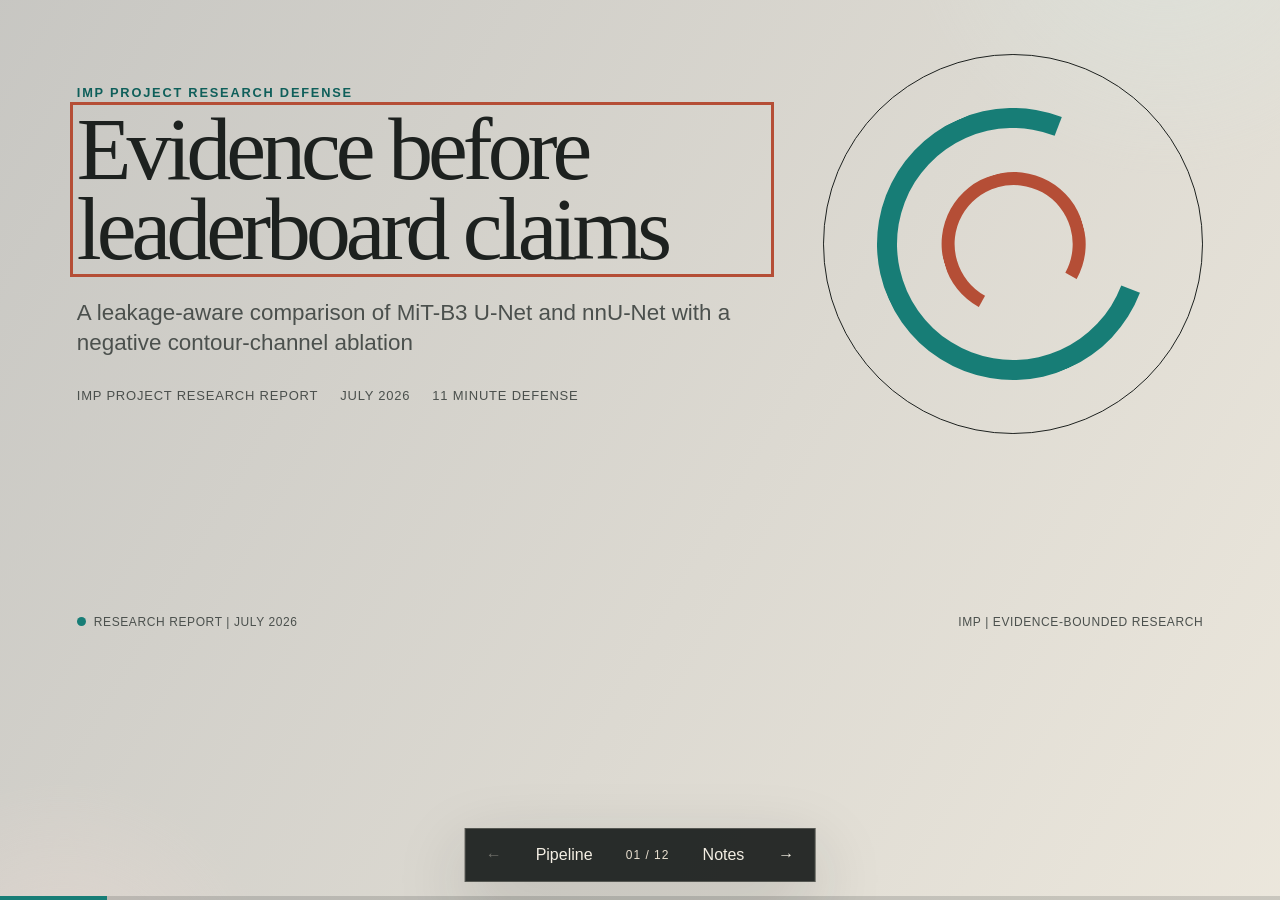
==== presentation/interactive/index.html @ d3361e9e "feat(deck): add interactive evidence presentation" ====
<!doctype html>
<html lang="en">
<head>
  <meta charset="utf-8">
  <meta name="viewport" content="width=device-width, initial-scale=1, viewport-fit=cover">
  <meta name="theme-color" content="#1d211f">
  <meta name="description" content="Interactive evidence-first research defense for robust skin lesion segmentation.">
  <title>Evidence Before Leaderboards</title>
  <link rel="stylesheet" href="deck.css">
</head>
<body>
  <a class="skip-link" href="#deck">Skip to presentation</a>
  <main id="deck" class="deck" aria-live="polite" aria-busy="true">
    <div class="ambient ambient-a" aria-hidden="true"></div>
    <div class="ambient ambient-b" aria-hidden="true"></div>
    <div id="slides" class="slides"></div>

    <nav class="controls" aria-label="Presentation controls">
      <button id="previous" class="control-button" type="button" aria-label="Previous slide">←</button>
      <button id="pipeline" class="control-button control-button-wide" type="button">Pipeline</button>
      <span id="counter" class="counter" aria-label="Current slide">01 / 12</span>
      <button id="notes-toggle" class="control-button control-button-wide" type="button" aria-expanded="false">Notes</button>
      <button id="next" class="control-button" type="button" aria-label="Next slide">→</button>
    </nav>

    <div class="progress" aria-hidden="true"><span id="progress-bar"></span></div>
  </main>

  <aside id="notes-panel" class="notes-panel" aria-label="Speaker notes" hidden>
    <div class="notes-header">
      <span>Speaker notes</span>
      <button id="notes-close" type="button">Close</button>
    </div>
    <ol id="notes-list"></ol>
  </aside>

  <div id="load-error" class="load-error" role="alert" hidden>
    <strong>Deck could not load.</strong>
    <span>Serve this directory over HTTP so the evidence contract can be read.</span>
  </div>

  <script src="deck.js" defer></script>
</body>
</html>
---- presentation/interactive/deck.css ----
:root {
  --ivory: #f4efe4;
  --ivory-deep: #e8dfcf;
  --ink: #1d211f;
  --ink-soft: #4b504d;
  --teal: #177d76;
  --teal-deep: #0f5f5a;
  --teal-pale: #dce9e3;
  --rust: #b54e36;
  --rust-deep: #823522;
  --rust-pale: #f0dcd5;
  --sage: #dde7df;
  --sand: #d8cfbf;
  --line: #c8bfae;
  --white: #fffdf8;
  --shadow: 0 24px 70px rgba(29, 33, 31, 0.18);
  --ease: cubic-bezier(0.22, 1, 0.36, 1);
  --duration: 520ms;
  --headline: Georgia, "Times New Roman", serif;
  --body: "Trebuchet MS", Verdana, sans-serif;
}

* {
  box-sizing: border-box;
}

[hidden] {
  display: none !important;
}

html,
body {
  margin: 0;
  min-height: 100%;
  background: #171a18;
  color: var(--ink);
  font-family: var(--body);
}

body {
  min-height: 100vh;
  overflow: hidden;
}

button,
a {
  font: inherit;
}

button:focus-visible,
a:focus-visible,
[tabindex="-1"]:focus-visible {
  outline: 3px solid var(--rust);
  outline-offset: 4px;
}

.skip-link {
  position: fixed;
  z-index: 100;
  top: 12px;
  left: 12px;
  transform: translateY(-180%);
  padding: 10px 16px;
  background: var(--white);
  color: var(--ink);
  border: 1px solid var(--ink);
}

.skip-link:focus {
  transform: translateY(0);
}

.deck {
  position: relative;
  width: 100vw;
  height: 100vh;
  overflow: hidden;
  background:
    linear-gradient(120deg, rgba(255, 253, 248, 0.76), rgba(244, 239, 228, 0.96)),
    repeating-linear-gradient(0deg, transparent 0 31px, rgba(29, 33, 31, 0.025) 31px 32px);
}

.ambient {
  position: absolute;
  border-radius: 50%;
  filter: blur(1px);
  opacity: 0.42;
  pointer-events: none;
}

.ambient-a {
  width: 42vw;
  height: 42vw;
  top: -28vw;
  right: -12vw;
  background: radial-gradient(circle, var(--teal-pale), transparent 70%);
}

.ambient-b {
  width: 34vw;
  height: 34vw;
  bottom: -24vw;
  left: -12vw;
  background: radial-gradient(circle, var(--rust-pale), transparent 70%);
}

.slides {
  position: absolute;
  inset: 0;
}

.slide {
  position: absolute;
  inset: 0;
  display: grid;
  grid-template-rows: auto 1fr auto;
  gap: clamp(12px, 2vh, 24px);
  padding: clamp(34px, 6vh, 76px) clamp(34px, 6vw, 96px) clamp(76px, 10vh, 112px);
  opacity: 0;
  visibility: hidden;
  transform: translate3d(4.5%, 0, 0) scale(0.988);
  transition:
    opacity calc(var(--duration) * 0.8) ease,
    transform var(--duration) var(--ease),
    visibility 0s linear var(--duration);
  pointer-events: none;
}

.slide.is-before {
  transform: translate3d(-4.5%, 0, 0) scale(0.988);
}

.slide.is-active {
  opacity: 1;
  visibility: visible;
  transform: translate3d(0, 0, 0) scale(1);
  transition-delay: 0s;
  pointer-events: auto;
}

.slide.is-focus-entry .detail-stage {
  animation: focus-in var(--duration) var(--ease) both;
}

@keyframes focus-in {
  from {
    opacity: 0;
    transform: translate3d(var(--focus-offset, -18%), 6%, 0) scale(0.68);
    transform-origin: var(--focus-origin, 15% 50%);
  }
  to {
    opacity: 1;
    transform: none;
  }
}

.slide-header {
  display: grid;
  grid-template-columns: minmax(0, 1fr) auto;
  align-items: start;
  gap: 32px;
  border-top: 2px solid var(--ink);
  padding-top: 12px;
}

.kicker {
  margin: 0 0 9px;
  color: var(--teal-deep);
  font-size: clamp(11px, 1vw, 15px);
  font-weight: 800;
  letter-spacing: 0.14em;
  text-transform: uppercase;
}

.slide-title {
  margin: 0;
  max-width: 1040px;
  font-family: var(--headline);
  font-size: clamp(31px, 4.15vw, 62px);
  font-weight: 500;
  line-height: 0.99;
  letter-spacing: -0.035em;
  text-wrap: balance;
}

.slide-number {
  color: var(--ink-soft);
  font-family: var(--headline);
  font-size: 18px;
  font-style: italic;
}

.slide-content {
  min-height: 0;
  display: grid;
  align-items: center;
}

.claim {
  margin: 0;
  max-width: 960px;
  font-family: var(--headline);
  font-size: clamp(21px, 2.3vw, 34px);
  line-height: 1.24;
  text-wrap: balance;
}

.body-list {
  display: grid;
  gap: 12px;
  margin: 24px 0 0;
  padding: 0;
  list-style: none;
  max-width: 980px;
}

.body-list li {
  position: relative;
  padding-left: 25px;
  color: var(--ink-soft);
  font-size: clamp(15px, 1.42vw, 21px);
  line-height: 1.38;
}

.body-list li::before {
  content: "";
  position: absolute;
  left: 0;
  top: 0.62em;
  width: 13px;
  height: 2px;
  background: var(--teal);
}

.slide-footer {
  display: flex;
  align-items: center;
  justify-content: space-between;
  gap: 24px;
  min-height: 28px;
  color: var(--ink-soft);
  font-size: 12px;
  letter-spacing: 0.05em;
  text-transform: uppercase;
}

.evidence-label {
  display: inline-flex;
  gap: 8px;
  align-items: center;
}

.evidence-label::before {
  content: "";
  width: 9px;
  height: 9px;
  background: var(--teal);
  border-radius: 50%;
}

.non-clinical {
  color: var(--rust-deep);
  font-weight: 800;
}

.split-layout {
  display: grid;
  grid-template-columns: minmax(0, 0.9fr) minmax(380px, 1.1fr);
  gap: clamp(28px, 5vw, 76px);
  align-items: center;
  min-height: 0;
}

.metric-grid {
  display: grid;
  grid-template-columns: repeat(2, minmax(0, 1fr));
  gap: 13px 24px;
}

.metric {
  border-top: 1px solid var(--line);
  padding-top: 10px;
}

.metric-value {
  display: block;
  font-family: var(--headline);
  font-size: clamp(34px, 4.6vw, 68px);
  line-height: 1;
  letter-spacing: -0.04em;
}

.metric-label {
  display: block;
  margin-top: 6px;
  color: var(--ink-soft);
  font-size: 13px;
  line-height: 1.2;
}

.metric.metric-negative .metric-value,
.metric.metric-negative .metric-label {
  color: var(--rust-deep);
}

.title-stage {
  display: grid;
  grid-template-columns: 1fr minmax(280px, 0.55fr);
  gap: 56px;
  align-items: center;
}

.title-lockup h1 {
  margin: 0;
  max-width: 900px;
  font-family: var(--headline);
  font-size: clamp(50px, 7vw, 104px);
  font-weight: 500;
  line-height: 0.9;
  letter-spacing: -0.055em;
  text-wrap: balance;
}

.title-lockup .title-subtitle {
  max-width: 780px;
  margin: 28px 0 0;
  color: var(--ink-soft);
  font-size: clamp(17px, 1.75vw, 25px);
  line-height: 1.35;
}

.title-mark {
  position: relative;
  aspect-ratio: 1;
  border: 1px solid var(--ink);
  border-radius: 50%;
}

.title-mark::before,
.title-mark::after {
  content: "";
  position: absolute;
  inset: 14%;
  border: 20px solid var(--teal);
  border-right-color: transparent;
  border-radius: 50%;
  transform: rotate(-24deg);
}

.title-mark::after {
  inset: 31%;
  border-width: 13px;
  border-color: var(--rust) transparent var(--rust) var(--rust);
  transform: rotate(74deg);
}

.title-meta {
  margin-top: 30px;
  display: flex;
  gap: 22px;
  color: var(--ink-soft);
  font-size: 13px;
  letter-spacing: 0.06em;
  text-transform: uppercase;
}

.contamination-stage {
  display: grid;
  grid-template-columns: minmax(0, 1fr) minmax(360px, 0.8fr);
  gap: 60px;
  align-items: center;
}

.contamination-map {
  position: relative;
  min-height: 290px;
  border: 1px solid var(--line);
  background:
    linear-gradient(135deg, transparent 48%, var(--rust) 48% 51%, transparent 51%),
    rgba(255, 253, 248, 0.45);
}

.contamination-map span {
  position: absolute;
  padding: 8px 12px;
  background: var(--rust-pale);
  color: var(--rust-deep);
  font-size: 13px;
  font-weight: 800;
}

.contamination-map span:nth-child(1) { top: 14%; left: 9%; }
.contamination-map span:nth-child(2) { top: 44%; left: 61%; }
.contamination-map span:nth-child(3) { top: 72%; left: 27%; }

.question-stage {
  display: grid;
  grid-template-columns: 1fr 1fr;
  gap: 48px;
  align-items: stretch;
}

.question-column {
  padding: 26px 0;
  border-top: 5px solid var(--teal);
  border-bottom: 1px solid var(--line);
}

.question-column:last-child {
  border-top-color: var(--rust);
}

.question-index {
  display: block;
  margin-bottom: 18px;
  font-family: var(--headline);
  font-size: 42px;
  font-style: italic;
}

.question-column p {
  margin: 0;
  font-family: var(--headline);
  font-size: clamp(22px, 2.3vw, 34px);
  line-height: 1.25;
}

.pipeline-stage {
  display: grid;
  align-content: center;
  gap: 36px;
}

.pipeline-intro {
  display: flex;
  justify-content: space-between;
  gap: 30px;
  align-items: end;
}

.pipeline-intro .claim {
  max-width: 850px;
}

.pipeline-hint {
  color: var(--ink-soft);
  font-size: 13px;
  white-space: nowrap;
}

.pipeline-nodes,
.pipeline-breadcrumb {
  display: grid;
  grid-template-columns: repeat(6, minmax(0, 1fr));
  align-items: stretch;
  gap: 0;
}

.pipeline-node,
.breadcrumb-node {
  position: relative;
  min-height: 136px;
  padding: 22px 17px;
  border: 0;
  border-top: 2px solid var(--ink);
  border-bottom: 1px solid var(--line);
  background: transparent;
  color: var(--ink);
  text-align: left;
  cursor: pointer;
  transition: background 220ms ease, color 220ms ease, transform 220ms var(--ease);
}

.pipeline-node:not(:last-child)::after,
.breadcrumb-node:not(:last-child)::after {
  content: "→";
  position: absolute;
  right: -10px;
  top: 50%;
  z-index: 2;
  transform: translateY(-50%);
  width: 20px;
  text-align: center;
  color: var(--ink-soft);
}

.pipeline-node:hover,
.pipeline-node:focus-visible {
  z-index: 3;
  background: var(--ink);
  color: var(--ivory);
  transform: translateY(-7px);
}

.node-index {
  display: block;
  margin-bottom: 26px;
  font-family: var(--headline);
  font-size: 18px;
  font-style: italic;
}

.node-label {
  display: block;
  font-size: clamp(13px, 1.2vw, 17px);
  font-weight: 800;
  line-height: 1.12;
}

.detail-stage {
  display: grid;
  grid-template-rows: auto 1fr;
  gap: 26px;
  min-height: 0;
}

.pipeline-breadcrumb {
  border-bottom: 1px solid var(--line);
}

.breadcrumb-node {
  min-height: 54px;
  padding: 10px 9px;
  border: 0;
  color: var(--ink-soft);
  font-size: 11px;
  font-weight: 700;
  cursor: default;
}

.breadcrumb-node.is-current {
  background: var(--ink);
  color: var(--ivory);
}

.back-pipeline {
  position: absolute;
  right: clamp(34px, 6vw, 96px);
  bottom: clamp(75px, 9vh, 102px);
  z-index: 5;
  padding: 9px 13px;
  border: 1px solid var(--ink);
  background: var(--ivory);
  color: var(--ink);
  cursor: pointer;
}

.back-pipeline:hover {
  background: var(--ink);
  color: var(--ivory);
}

.system-comparison {
  display: grid;
  grid-template-columns: 1fr 1fr;
  gap: 38px;
}

.system-lane {
  padding: 24px 0;
  border-top: 4px solid var(--teal);
}

.system-lane:last-child {
  border-top-color: var(--ink);
}

.system-lane h3 {
  margin: 0 0 17px;
  font-family: var(--headline);
  font-size: clamp(25px, 2.5vw, 37px);
  font-weight: 500;
}

.system-lane p {
  margin: 0;
  color: var(--ink-soft);
  font-size: clamp(15px, 1.35vw, 20px);
  line-height: 1.42;
}

.comparison-bars {
  display: grid;
  gap: 18px;
}

.comparison-row {
  display: grid;
  grid-template-columns: 170px 1fr 84px;
  gap: 16px;
  align-items: center;
}

.comparison-label,
.comparison-value {
  font-size: 14px;
  font-weight: 800;
}

.comparison-value {
  text-align: right;
  font-family: var(--headline);
  font-size: 24px;
}

.bar-track {
  height: 18px;
  background: var(--ivory-deep);
}

.bar-fill {
  height: 100%;
  background: var(--teal);
}

.bar-fill.is-dark {
  background: var(--ink);
}

.ablation-lanes {
  display: grid;
  grid-template-columns: 1fr 1fr;
  gap: 38px;
}

.ablation-lane {
  position: relative;
  min-height: 210px;
  padding: 26px;
  border: 1px solid var(--line);
  background: rgba(255, 253, 248, 0.44);
}

.ablation-lane.candidate {
  border-color: var(--rust);
}

.ablation-lane .channel {
  display: inline-block;
  margin: 8px 6px 0 0;
  padding: 8px 11px;
  background: var(--sage);
  font-size: 12px;
  font-weight: 800;
}

.ablation-lane.candidate .channel:last-child {
  background: var(--rust-pale);
  color: var(--rust-deep);
}

.figure-stage {
  display: grid;
  grid-template-columns: minmax(0, 1.35fr) minmax(320px, 0.65fr);
  gap: 40px;
  align-items: center;
  min-height: 0;
}

.figure-stage img {
  width: 100%;
  max-height: 49vh;
  object-fit: contain;
  background: #fff;
  border: 1px solid var(--line);
}

.figure-caption {
  display: grid;
  gap: 18px;
}

.figure-caption .claim {
  font-size: clamp(20px, 2vw, 30px);
}

.demo-stage img {
  max-height: 47vh;
}

.demo-action {
  display: inline-flex;
  align-items: center;
  justify-content: center;
  width: fit-content;
  margin-top: 10px;
  padding: 13px 18px;
  border: 1px solid var(--ink);
  background: var(--ink);
  color: var(--ivory);
  text-decoration: none;
  font-weight: 800;
}

.demo-action:hover {
  background: var(--teal-deep);
}

.hash-chain {
  display: grid;
  grid-template-columns: repeat(4, 1fr);
  gap: 18px;
  align-items: center;
}

.hash-step {
  position: relative;
  min-height: 125px;
  padding: 20px 16px;
  border-top: 4px solid var(--teal);
  background: rgba(255, 253, 248, 0.52);
}

.hash-step:not(:last-child)::after {
  content: "→";
  position: absolute;
  top: 43%;
  right: -18px;
  z-index: 2;
  font-size: 24px;
}

.hash-step strong {
  display: block;
  margin-bottom: 10px;
  font-family: var(--headline);
  font-size: 22px;
}

.hash-step span {
  color: var(--ink-soft);
  font-size: 13px;
  line-height: 1.35;
}

.conclusion-stage {
  display: grid;
  grid-template-columns: 1.1fr 0.9fr;
  gap: 60px;
  align-items: center;
}

.conclusion-stage .claim {
  font-size: clamp(28px, 3.7vw, 54px);
  line-height: 1.1;
}

.takeaway-list {
  border-left: 5px solid var(--rust);
  padding-left: 28px;
}

.takeaway-list li::before {
  background: var(--rust);
}

.controls {
  position: fixed;
  z-index: 30;
  left: 50%;
  bottom: 18px;
  transform: translateX(-50%);
  display: flex;
  align-items: center;
  gap: 8px;
  padding: 7px;
  border: 1px solid rgba(244, 239, 228, 0.22);
  background: rgba(29, 33, 31, 0.94);
  box-shadow: var(--shadow);
}

.control-button {
  min-width: 42px;
  min-height: 38px;
  border: 1px solid transparent;
  background: transparent;
  color: var(--ivory);
  cursor: pointer;
}

.control-button-wide {
  padding-inline: 12px;
}

.control-button:hover:not(:disabled),
.control-button:focus-visible {
  border-color: var(--ivory);
}

.control-button:disabled {
  opacity: 0.34;
  cursor: not-allowed;
}

.counter {
  min-width: 68px;
  color: var(--ivory-deep);
  text-align: center;
  font-size: 12px;
  letter-spacing: 0.08em;
}

.progress {
  position: fixed;
  z-index: 31;
  left: 0;
  right: 0;
  bottom: 0;
  height: 4px;
  background: rgba(29, 33, 31, 0.16);
}

.progress span {
  display: block;
  width: 0;
  height: 100%;
  background: var(--teal);
  transition: width 320ms var(--ease);
}

.notes-panel {
  position: fixed;
  z-index: 60;
  top: 0;
  right: 0;
  width: min(430px, 92vw);
  height: 100vh;
  overflow: auto;
  padding: 24px 28px;
  background: var(--ink);
  color: var(--ivory);
  box-shadow: -28px 0 70px rgba(0, 0, 0, 0.3);
}

.notes-header {
  display: flex;
  justify-content: space-between;
  align-items: center;
  padding-bottom: 16px;
  border-bottom: 1px solid rgba(244, 239, 228, 0.3);
  font-family: var(--headline);
  font-size: 24px;
}

.notes-header button {
  border: 1px solid var(--ivory);
  background: transparent;
  color: var(--ivory);
  padding: 7px 10px;
  cursor: pointer;
}

.notes-panel ol {
  display: grid;
  gap: 14px;
  padding-left: 21px;
  font-size: 16px;
  line-height: 1.48;
}

.load-error {
  position: fixed;
  z-index: 100;
  inset: 50% auto auto 50%;
  transform: translate(-50%, -50%);
  display: grid;
  gap: 8px;
  width: min(520px, 88vw);
  padding: 28px;
  border: 2px solid var(--rust);
  background: var(--ivory);
  box-shadow: var(--shadow);
}

@media (max-width: 860px) {
  body {
    overflow: auto;
  }

  .deck {
    min-height: 100svh;
    height: auto;
  }

  .slides {
    position: relative;
    min-height: 100svh;
  }

  .slide {
    position: absolute;
    min-height: 100svh;
    overflow-y: auto;
    padding: 24px 22px 96px;
  }

  .slide-header {
    grid-template-columns: 1fr;
    gap: 8px;
  }

  .slide-number {
    display: none;
  }

  .slide-title {
    font-size: clamp(30px, 9vw, 47px);
  }

  .split-layout,
  .title-stage,
  .contamination-stage,
  .question-stage,
  .figure-stage,
  .conclusion-stage {
    grid-template-columns: 1fr;
    gap: 25px;
  }

  .title-mark {
    display: none;
  }

  .title-lockup h1 {
    font-size: clamp(48px, 15vw, 76px);
  }

  .title-meta {
    flex-wrap: wrap;
  }

  .metric-grid {
    grid-template-columns: 1fr 1fr;
  }

  .pipeline-nodes {
    grid-template-columns: 1fr 1fr;
    gap: 10px;
  }

  .pipeline-node {
    min-height: 108px;
    border: 1px solid var(--line);
  }

  .pipeline-node::after,
  .breadcrumb-node::after {
    display: none;
  }

  .pipeline-intro {
    display: block;
  }

  .pipeline-hint {
    margin-top: 12px;
    white-space: normal;
  }

  .pipeline-breadcrumb {
    grid-template-columns: repeat(3, 1fr);
  }

  .breadcrumb-node {
    border-bottom: 1px solid var(--line);
  }

  .system-comparison,
  .ablation-lanes,
  .hash-chain {
    grid-template-columns: 1fr;
    gap: 16px;
  }

  .hash-step::after {
    display: none;
  }

  .figure-stage img,
  .demo-stage img {
    max-height: 38vh;
  }

  .back-pipeline {
    position: static;
    width: fit-content;
    margin-top: 12px;
  }

  .slide-footer {
    align-items: start;
    flex-direction: column;
    gap: 7px;
  }

  .controls {
    width: calc(100vw - 24px);
    justify-content: space-between;
  }
}

@media (max-height: 700px) and (min-width: 861px) {
  .slide {
    padding-top: 28px;
    padding-bottom: 82px;
  }

  .slide-title {
    font-size: clamp(29px, 3.6vw, 50px);
  }

  .figure-stage img,
  .demo-stage img {
    max-height: 43vh;
  }
}

@media (prefers-reduced-motion: reduce) {
  *,
  *::before,
  *::after {
    scroll-behavior: auto !important;
    animation-duration: 1ms !important;
    animation-iteration-count: 1 !important;
    transition-duration: 1ms !important;
  }

  .slide,
  .slide.is-before {
    transform: none;
  }
}

@media print {
  body {
    overflow: visible;
    background: white;
  }

  .deck,
  .slides {
    position: static;
    width: auto;
    height: auto;
    overflow: visible;
  }

  .slide,
  .slide.is-active,
  .slide.is-before {
    position: relative;
    width: 13.333in;
    height: 7.5in;
    page-break-after: always;
    opacity: 1;
    visibility: visible;
    transform: none;
    pointer-events: auto;
  }

  .controls,
  .progress,
  .notes-panel,
  .back-pipeline,
  .ambient {
    display: none !important;
  }
}
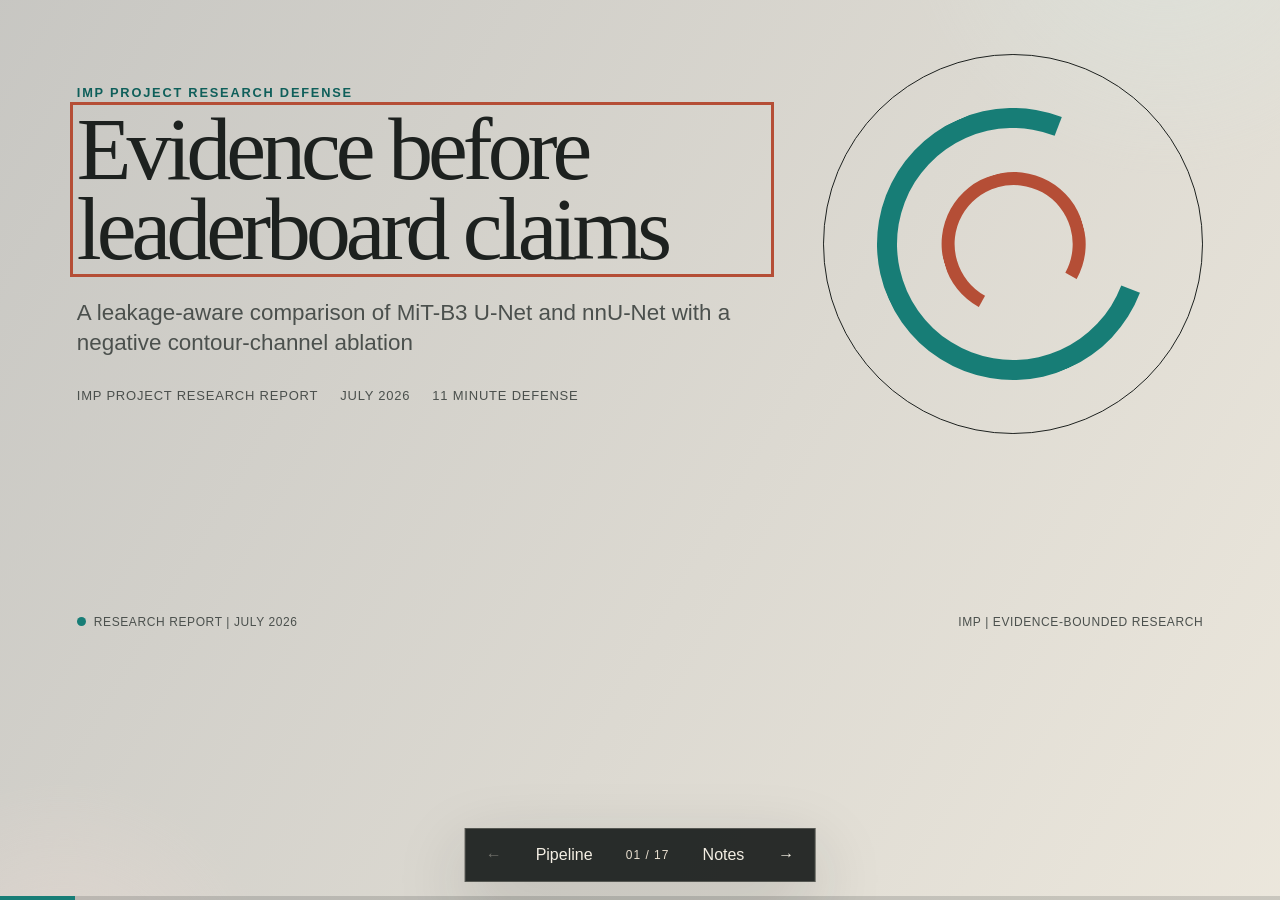
==== commit 3061cb1d: "feat: publish research demo scaffold Keep RQ1-v2 pending and private artifacts out of GitHub. Add th" ====
--- a/presentation/interactive/index.html
+++ b/presentation/interactive/index.html
@@ -10,7 +10,7 @@
 </head>
 <body>
   <a class="skip-link" href="#deck">Skip to presentation</a>
-  <main id="deck" class="deck" aria-live="polite" aria-busy="true">
+  <main id="deck" class="deck" data-route="core-defense" data-presenter-route="s01-title,s02-leakage,s03-questions,s04-pipeline,s05-data,s06-models,s07-validation,s08-ablation-design,s09-negative-result,s10-demo,s16-reproducibility,s17-conclusion" aria-live="polite" aria-busy="true">
     <div class="ambient ambient-a" aria-hidden="true"></div>
     <div class="ambient ambient-b" aria-hidden="true"></div>
     <div id="slides" class="slides"></div>
@@ -18,13 +18,20 @@
     <nav class="controls" aria-label="Presentation controls">
       <button id="previous" class="control-button" type="button" aria-label="Previous slide">←</button>
       <button id="pipeline" class="control-button control-button-wide" type="button">Pipeline</button>
-      <span id="counter" class="counter" aria-label="Current slide">01 / 12</span>
+      <span id="counter" class="counter" aria-label="Current slide">01 / 17</span>
       <button id="notes-toggle" class="control-button control-button-wide" type="button" aria-expanded="false">Notes</button>
       <button id="next" class="control-button" type="button" aria-label="Next slide">→</button>
     </nav>
 
     <div class="progress" aria-hidden="true"><span id="progress-bar"></span></div>
   </main>
+
+  <noscript>
+    <div class="load-error" role="alert">
+      <strong>JavaScript is required.</strong>
+      <span>Enable JavaScript to load the interactive presentation.</span>
+    </div>
+  </noscript>
 
   <aside id="notes-panel" class="notes-panel" aria-label="Speaker notes" hidden>
     <div class="notes-header">
@@ -36,7 +43,7 @@
 
   <div id="load-error" class="load-error" role="alert" hidden>
     <strong>Deck could not load.</strong>
-    <span>Serve this directory over HTTP so the evidence contract can be read.</span>
+    <span>Portable file: verify that the transfer completed and reopen it. Development source: serve this directory over HTTP.</span>
   </div>
 
   <script src="deck.js" defer></script>
--- a/presentation/interactive/deck.css
+++ b/presentation/interactive/deck.css
@@ -550,6 +550,46 @@
   color: var(--ivory);
 }
 
+.challenge-stage {
+  display: grid;
+  grid-template-columns: repeat(3, minmax(0, 1fr));
+  gap: clamp(18px, 2.5vw, 36px);
+  align-items: stretch;
+}
+
+.challenge-card {
+  display: grid;
+  align-content: space-between;
+  gap: 28px;
+  min-height: min(38vh, 390px);
+  padding: clamp(22px, 2.7vw, 38px);
+  border-top: 5px solid var(--teal);
+  border-bottom: 1px solid var(--line);
+  background: rgba(255, 253, 248, 0.48);
+}
+
+.challenge-card:nth-child(2) {
+  border-top-color: var(--ink);
+}
+
+.challenge-card:nth-child(3) {
+  border-top-color: var(--rust);
+}
+
+.challenge-label {
+  margin: 0;
+  font-size: 13px;
+  letter-spacing: 0.12em;
+  text-transform: uppercase;
+}
+
+.challenge-copy {
+  margin: 0;
+  font-family: var(--headline);
+  font-size: clamp(21px, 2vw, 31px);
+  line-height: 1.22;
+}
+
 .system-comparison {
   display: grid;
   grid-template-columns: 1fr 1fr;
@@ -676,6 +716,32 @@
 
 .demo-stage img {
   max-height: 47vh;
+}
+
+.demo-row-frame {
+  width: 100%;
+  height: min(34vh, 320px);
+  overflow: hidden;
+  border: 1px solid var(--line);
+  background: #fff;
+}
+
+.demo-row-image {
+  display: block;
+  width: 100% !important;
+  height: 100% !important;
+  max-height: none !important;
+  object-fit: cover;
+  object-position: center 50%;
+  border: 0 !important;
+}
+
+.demo-boundary {
+  margin: 0;
+  color: var(--rust-deep);
+  font-size: 13px;
+  font-weight: 800;
+  letter-spacing: 0.01em;
 }
 
 .demo-action {
@@ -912,6 +978,7 @@
   .contamination-stage,
   .question-stage,
   .figure-stage,
+  .challenge-stage,
   .conclusion-stage {
     grid-template-columns: 1fr;
     gap: 25px;
